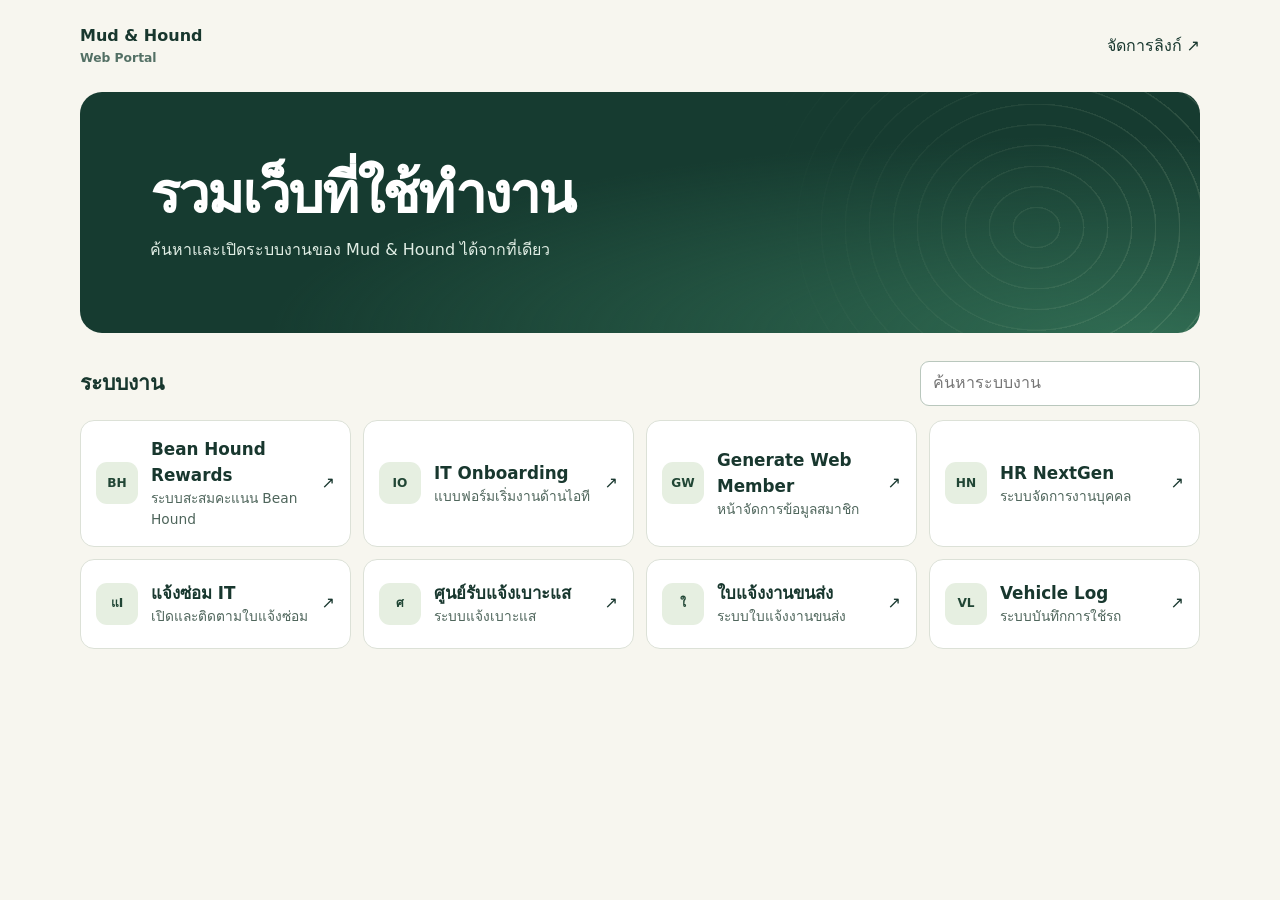
==== index.html @ 7a806b87 "Create Web Portal and link management" ====
<!doctype html>
<html lang="th">
<meta charset="utf-8">
<meta name="viewport" content="width=device-width, initial-scale=1">
<title>Mud & Hound Web Portal</title>
<link rel="stylesheet" href="./style.css">
<script type="module" src="./app.js"></script>
<header><a class="brand" href="./">Mud &amp; Hound <span>Web Portal</span></a><a href="./admin.html">จัดการลิงก์ ↗</a></header>
<main>
  <section class="hero"><h1>รวมเว็บที่ใช้ทำงาน</h1><p>ค้นหาและเปิดระบบงานของ Mud &amp; Hound ได้จากที่เดียว</p></section>
  <section aria-labelledby="systems">
    <div class="toolbar"><h2 id="systems">ระบบงาน</h2><input id="search" type="search" aria-label="ค้นหาระบบงาน" placeholder="ค้นหาระบบงาน"></div>
    <p id="status" role="status"></p><div id="links" class="cards"></div>
  </section>
</main>
</html>
---- style.css ----
:root{font:16px/1.55 "Noto Sans Thai",system-ui,sans-serif;color:#18372e;background:#f7f6ef;--green:#174436;--line:#dce1d7}
*{box-sizing:border-box} [hidden]{display:none!important} body{margin:0}
header,main{width:min(1120px,calc(100% - 40px));margin:auto}
header{display:flex;justify-content:space-between;align-items:center;gap:12px;padding:24px 0}
a{color:inherit;text-decoration:none} header a:hover{text-decoration:underline}
.brand{font-weight:750}.brand span{display:block;font-size:.77rem;color:#537065}
main{padding-bottom:44px}
h1,h2,h3,p{margin:0} h1{font-size:clamp(1.95rem,5vw,3.5rem);line-height:1.15;letter-spacing:-.035em}
h2{font-size:1.32rem} h3{font-size:1.05rem}
.hero{background:radial-gradient(ellipse at 95% 100%,#306b52 0,transparent 58%),#163b30;color:#fff;border-radius:22px;padding:clamp(28px,6vw,70px);overflow:hidden;position:relative}
.hero::after{content:"";position:absolute;inset:-100px -110px -130px 61%;background:repeating-radial-gradient(ellipse at center,transparent 0 22px,#e0f0c927 23px 24px);pointer-events:none;mask-image:linear-gradient(to right,transparent,#000)}
.hero h1,.hero p{position:relative;z-index:1}.hero p{margin-top:12px;color:#e1eee5}
.toolbar{display:flex;justify-content:space-between;align-items:center;gap:12px;margin:28px 0 14px}
#status:not(:empty){margin:14px 0;color:#496659}
.cards{display:grid;grid-template-columns:repeat(auto-fit,minmax(min(100%,265px),1fr));gap:12px}
.card,.panel,.admin-row{background:#fff;border:1px solid var(--line);border-radius:14px}
.card{display:grid;grid-template-columns:auto 1fr auto;align-items:center;gap:13px;padding:15px;min-height:90px;transition:transform .16s,border-color .16s}
.card:hover{transform:translateY(-2px);border-color:#688f7d}
.card p,.admin-row p{font-size:.86rem;color:#4e655b;overflow-wrap:anywhere}.card h3{overflow-wrap:anywhere}
.mark{display:grid;place-items:center;border-radius:11px;width:42px;height:42px;background:#e6efe1;color:#214635;font-size:.76rem;font-weight:750}
input,button{font:inherit;border-radius:9px;padding:9px 12px} input{border:1px solid #b9c7bd;background:#fff;color:inherit;min-width:0} .toolbar input{width:min(48%,280px)}
button{background:var(--green);border:1px solid var(--green);color:#fff;cursor:pointer;font-weight:650}
button.secondary{color:var(--green);background:#fff;border-color:#aebfb4} button:disabled{opacity:.55;cursor:wait}
:focus-visible{outline:3px solid #bb702a;outline-offset:3px}
.panel{padding:18px;display:grid;gap:13px;margin:16px 0}.panel:not(#editor){max-width:460px}
.panel label{display:grid;gap:4px}.panel button{justify-self:start}
.fields,.admin-row,.actions{display:flex;gap:10px;flex-wrap:wrap}.fields label{flex:1;min-width:min(100%,220px)}
.admin-links{display:grid;gap:9px}.admin-row{align-items:center;justify-content:space-between;padding:14px}.admin-row[data-hidden=true]{background:#eeefe9}.admin-row .actions{margin-left:auto}
@media(prefers-reduced-motion:reduce){.card{transition:none}}
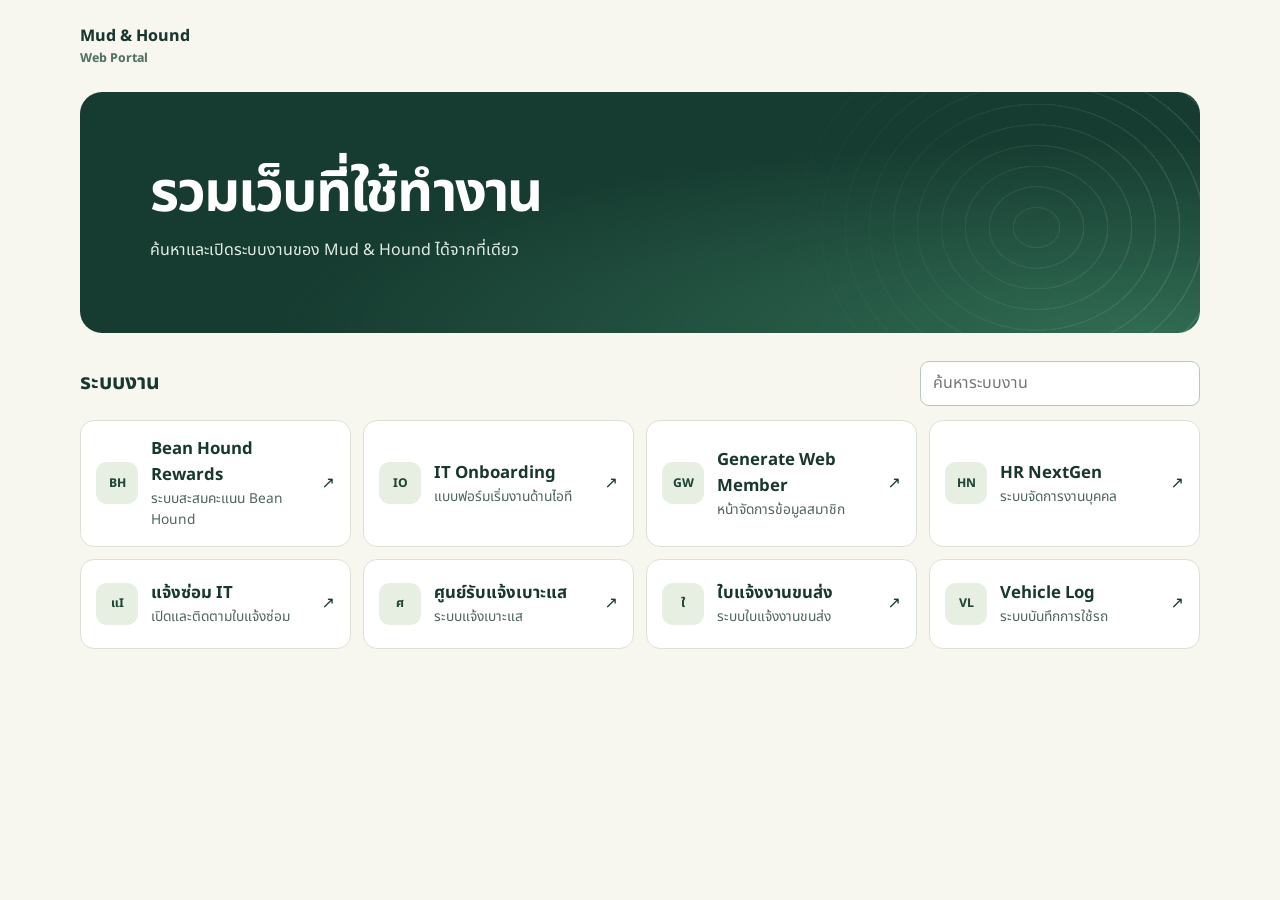
==== commit 08f8a39b: "Publish static web link directory" ====
--- a/index.html
+++ b/index.html
@@ -5,7 +5,7 @@
 <title>Mud & Hound Web Portal</title>
 <link rel="stylesheet" href="./style.css">
 <script type="module" src="./app.js"></script>
-<header><a class="brand" href="./">Mud &amp; Hound <span>Web Portal</span></a><a href="./admin.html">จัดการลิงก์ ↗</a></header>
+<header><a class="brand" href="./">Mud &amp; Hound <span>Web Portal</span></a></header>
 <main>
   <section class="hero"><h1>รวมเว็บที่ใช้ทำงาน</h1><p>ค้นหาและเปิดระบบงานของ Mud &amp; Hound ได้จากที่เดียว</p></section>
   <section aria-labelledby="systems">
--- a/style.css
+++ b/style.css
@@ -1,3 +1,4 @@
+@font-face{font-family:"Noto Sans Thai";src:url("./fonts/NotoSansThai.ttf") format("truetype");font-weight:100 900;font-display:swap}
 :root{font:16px/1.55 "Noto Sans Thai",system-ui,sans-serif;color:#18372e;background:#f7f6ef;--green:#174436;--line:#dce1d7}
 *{box-sizing:border-box} [hidden]{display:none!important} body{margin:0}
 header,main{width:min(1120px,calc(100% - 40px));margin:auto}
@@ -13,17 +14,11 @@
 .toolbar{display:flex;justify-content:space-between;align-items:center;gap:12px;margin:28px 0 14px}
 #status:not(:empty){margin:14px 0;color:#496659}
 .cards{display:grid;grid-template-columns:repeat(auto-fit,minmax(min(100%,265px),1fr));gap:12px}
-.card,.panel,.admin-row{background:#fff;border:1px solid var(--line);border-radius:14px}
+.card{background:#fff;border:1px solid var(--line);border-radius:14px}
 .card{display:grid;grid-template-columns:auto 1fr auto;align-items:center;gap:13px;padding:15px;min-height:90px;transition:transform .16s,border-color .16s}
 .card:hover{transform:translateY(-2px);border-color:#688f7d}
-.card p,.admin-row p{font-size:.86rem;color:#4e655b;overflow-wrap:anywhere}.card h3{overflow-wrap:anywhere}
+.card p{font-size:.86rem;color:#4e655b;overflow-wrap:anywhere}.card h3{overflow-wrap:anywhere}
 .mark{display:grid;place-items:center;border-radius:11px;width:42px;height:42px;background:#e6efe1;color:#214635;font-size:.76rem;font-weight:750}
-input,button{font:inherit;border-radius:9px;padding:9px 12px} input{border:1px solid #b9c7bd;background:#fff;color:inherit;min-width:0} .toolbar input{width:min(48%,280px)}
-button{background:var(--green);border:1px solid var(--green);color:#fff;cursor:pointer;font-weight:650}
-button.secondary{color:var(--green);background:#fff;border-color:#aebfb4} button:disabled{opacity:.55;cursor:wait}
+input{font:inherit;border-radius:9px;padding:9px 12px} input{border:1px solid #b9c7bd;background:#fff;color:inherit;min-width:0} .toolbar input{width:min(48%,280px)}
 :focus-visible{outline:3px solid #bb702a;outline-offset:3px}
-.panel{padding:18px;display:grid;gap:13px;margin:16px 0}.panel:not(#editor){max-width:460px}
-.panel label{display:grid;gap:4px}.panel button{justify-self:start}
-.fields,.admin-row,.actions{display:flex;gap:10px;flex-wrap:wrap}.fields label{flex:1;min-width:min(100%,220px)}
-.admin-links{display:grid;gap:9px}.admin-row{align-items:center;justify-content:space-between;padding:14px}.admin-row[data-hidden=true]{background:#eeefe9}.admin-row .actions{margin-left:auto}
 @media(prefers-reduced-motion:reduce){.card{transition:none}}
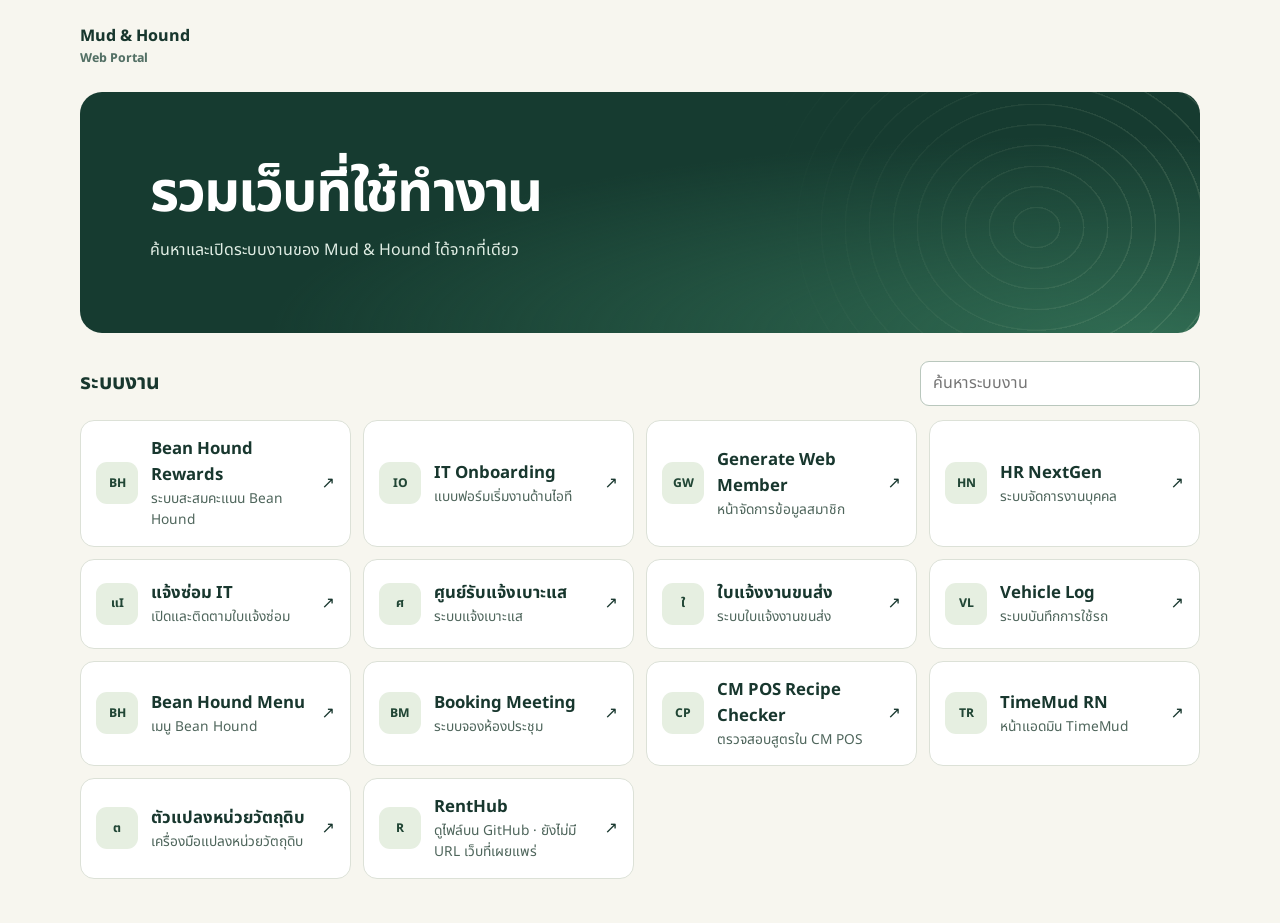
==== commit 9607cd5d: "Revalidate the portal link directory on load" ====
--- a/index.html
+++ b/index.html
@@ -4,7 +4,7 @@
 <meta name="viewport" content="width=device-width, initial-scale=1">
 <title>Mud & Hound Web Portal</title>
 <link rel="stylesheet" href="./style.css">
-<script type="module" src="./app.js"></script>
+<script type="module" src="./app.js?v=2"></script>
 <header><a class="brand" href="./">Mud &amp; Hound <span>Web Portal</span></a></header>
 <main>
   <section class="hero"><h1>รวมเว็บที่ใช้ทำงาน</h1><p>ค้นหาและเปิดระบบงานของ Mud &amp; Hound ได้จากที่เดียว</p></section>
